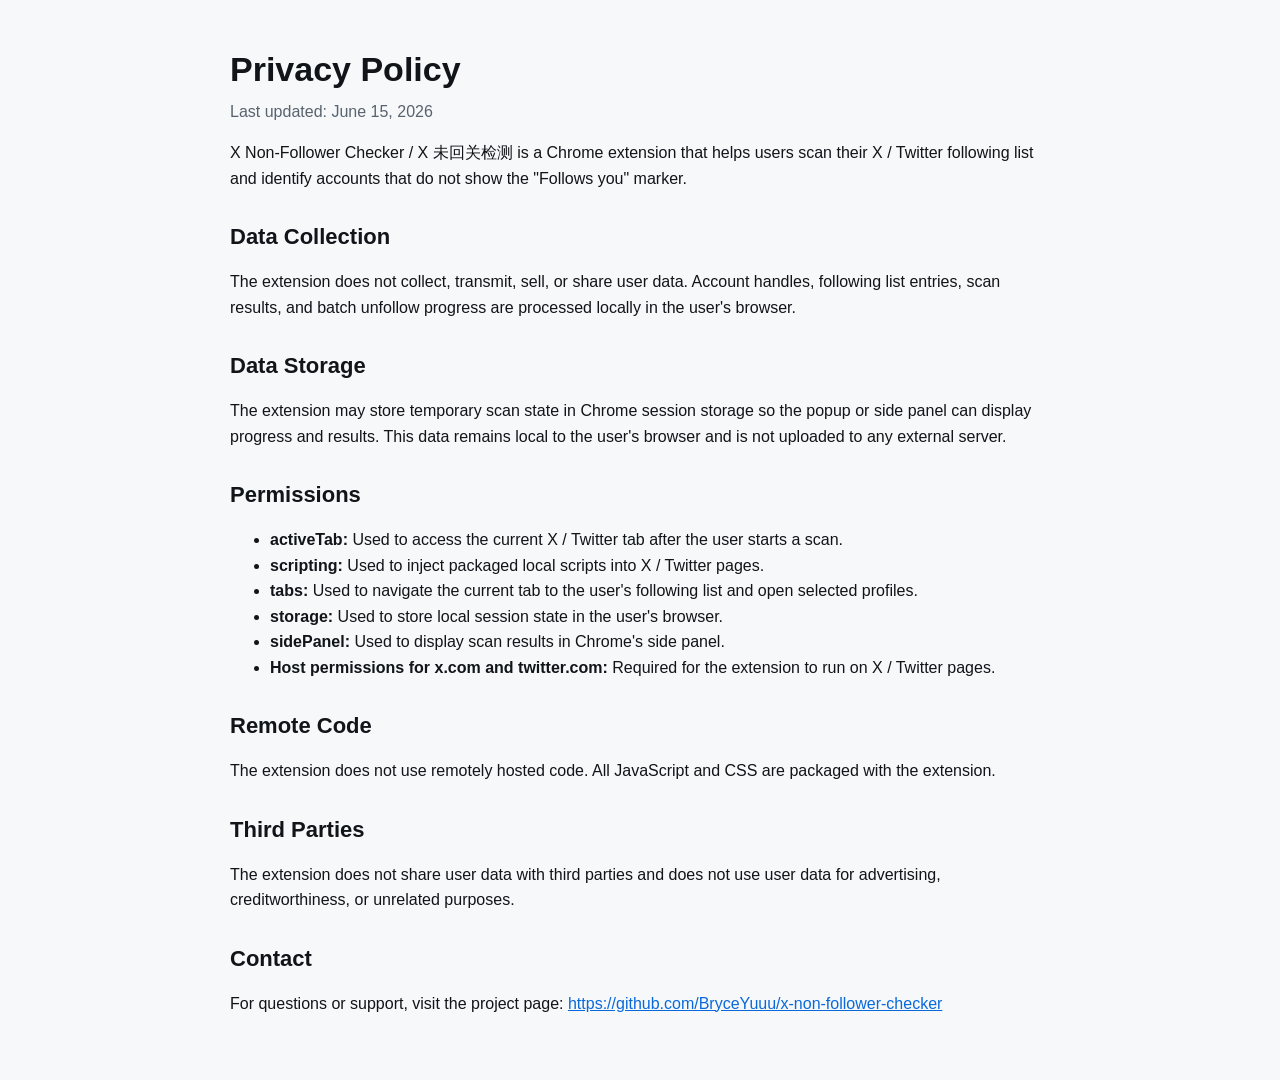
==== docs/privacy.html @ 90433173 "Add privacy policy page" ====
<!doctype html>
<html lang="en">
  <head>
    <meta charset="utf-8">
    <meta name="viewport" content="width=device-width, initial-scale=1">
    <title>Privacy Policy - X Non-Follower Checker</title>
    <style>
      body {
        margin: 0;
        background: #f6f8fa;
        color: #111418;
        font-family: -apple-system, BlinkMacSystemFont, "Segoe UI", sans-serif;
        line-height: 1.6;
      }
      main {
        max-width: 820px;
        margin: 0 auto;
        padding: 48px 20px;
      }
      h1,
      h2 {
        line-height: 1.25;
      }
      h1 {
        margin: 0 0 8px;
        font-size: 34px;
      }
      h2 {
        margin-top: 32px;
        font-size: 22px;
      }
      p,
      li {
        font-size: 16px;
      }
      .updated {
        color: #59636e;
        margin-top: 0;
      }
      a {
        color: #0969da;
      }
    </style>
  </head>
  <body>
    <main>
      <h1>Privacy Policy</h1>
      <p class="updated">Last updated: June 15, 2026</p>

      <p>
        X Non-Follower Checker / X 未回关检测 is a Chrome extension that helps users scan their X / Twitter following list and identify accounts that do not show the "Follows you" marker.
      </p>

      <h2>Data Collection</h2>
      <p>
        The extension does not collect, transmit, sell, or share user data. Account handles, following list entries, scan results, and batch unfollow progress are processed locally in the user's browser.
      </p>

      <h2>Data Storage</h2>
      <p>
        The extension may store temporary scan state in Chrome session storage so the popup or side panel can display progress and results. This data remains local to the user's browser and is not uploaded to any external server.
      </p>

      <h2>Permissions</h2>
      <ul>
        <li><strong>activeTab:</strong> Used to access the current X / Twitter tab after the user starts a scan.</li>
        <li><strong>scripting:</strong> Used to inject packaged local scripts into X / Twitter pages.</li>
        <li><strong>tabs:</strong> Used to navigate the current tab to the user's following list and open selected profiles.</li>
        <li><strong>storage:</strong> Used to store local session state in the user's browser.</li>
        <li><strong>sidePanel:</strong> Used to display scan results in Chrome's side panel.</li>
        <li><strong>Host permissions for x.com and twitter.com:</strong> Required for the extension to run on X / Twitter pages.</li>
      </ul>

      <h2>Remote Code</h2>
      <p>
        The extension does not use remotely hosted code. All JavaScript and CSS are packaged with the extension.
      </p>

      <h2>Third Parties</h2>
      <p>
        The extension does not share user data with third parties and does not use user data for advertising, creditworthiness, or unrelated purposes.
      </p>

      <h2>Contact</h2>
      <p>
        For questions or support, visit the project page:
        <a href="https://github.com/BryceYuuu/x-non-follower-checker">https://github.com/BryceYuuu/x-non-follower-checker</a>
      </p>
    </main>
  </body>
</html>
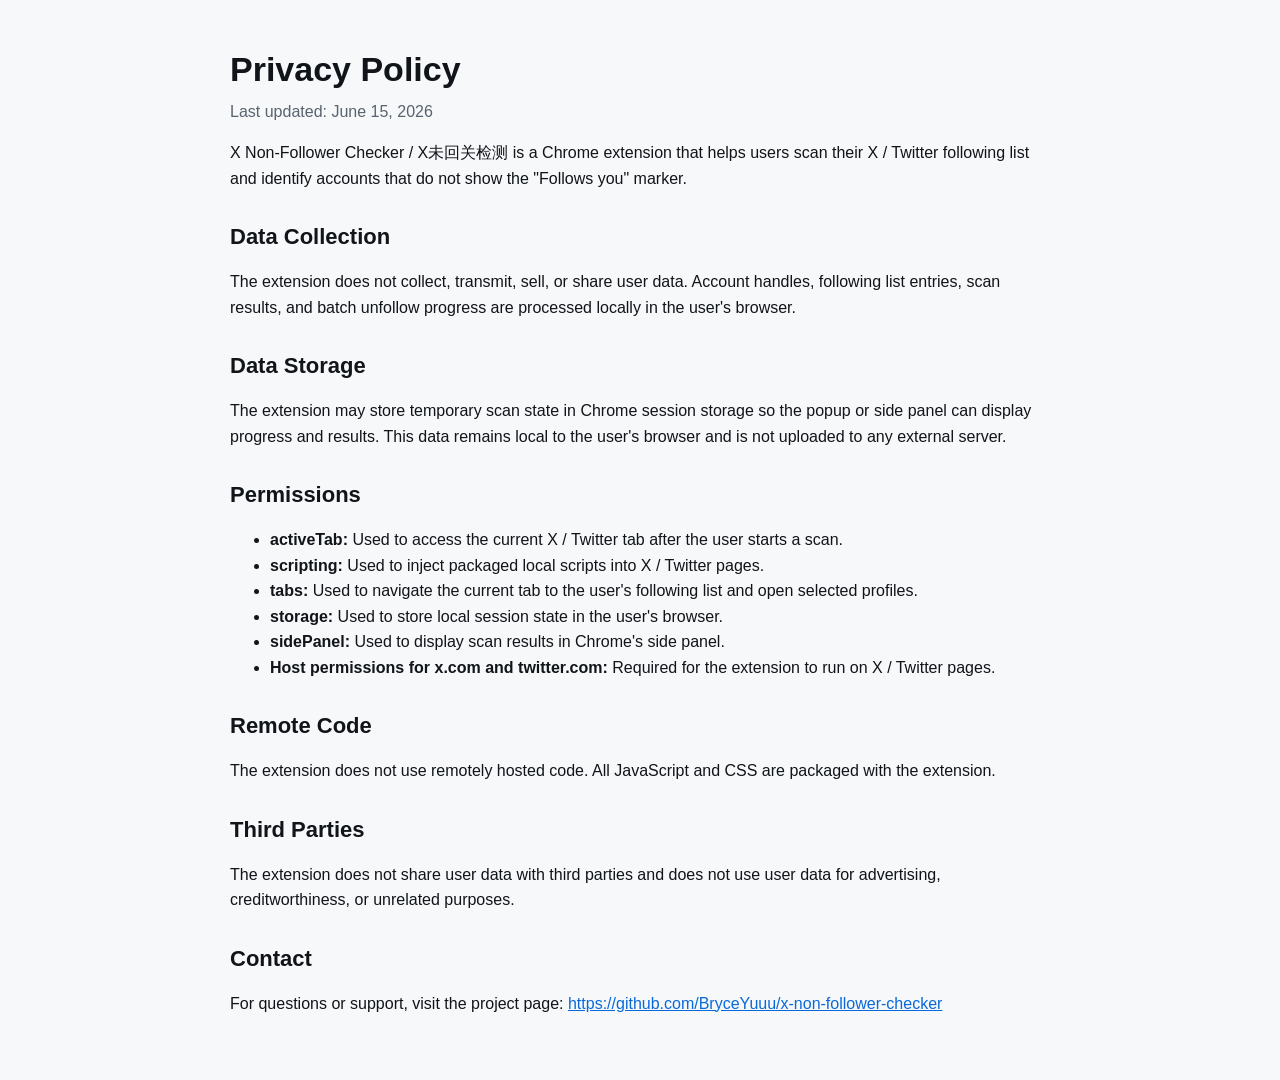
==== commit 8919602f: "Update extension to 1.0.18" ====
--- a/docs/privacy.html
+++ b/docs/privacy.html
@@ -48,7 +48,7 @@
       <p class="updated">Last updated: June 15, 2026</p>
 
       <p>
-        X Non-Follower Checker / X 未回关检测 is a Chrome extension that helps users scan their X / Twitter following list and identify accounts that do not show the "Follows you" marker.
+        X Non-Follower Checker / X未回关检测 is a Chrome extension that helps users scan their X / Twitter following list and identify accounts that do not show the "Follows you" marker.
       </p>
 
       <h2>Data Collection</h2>
